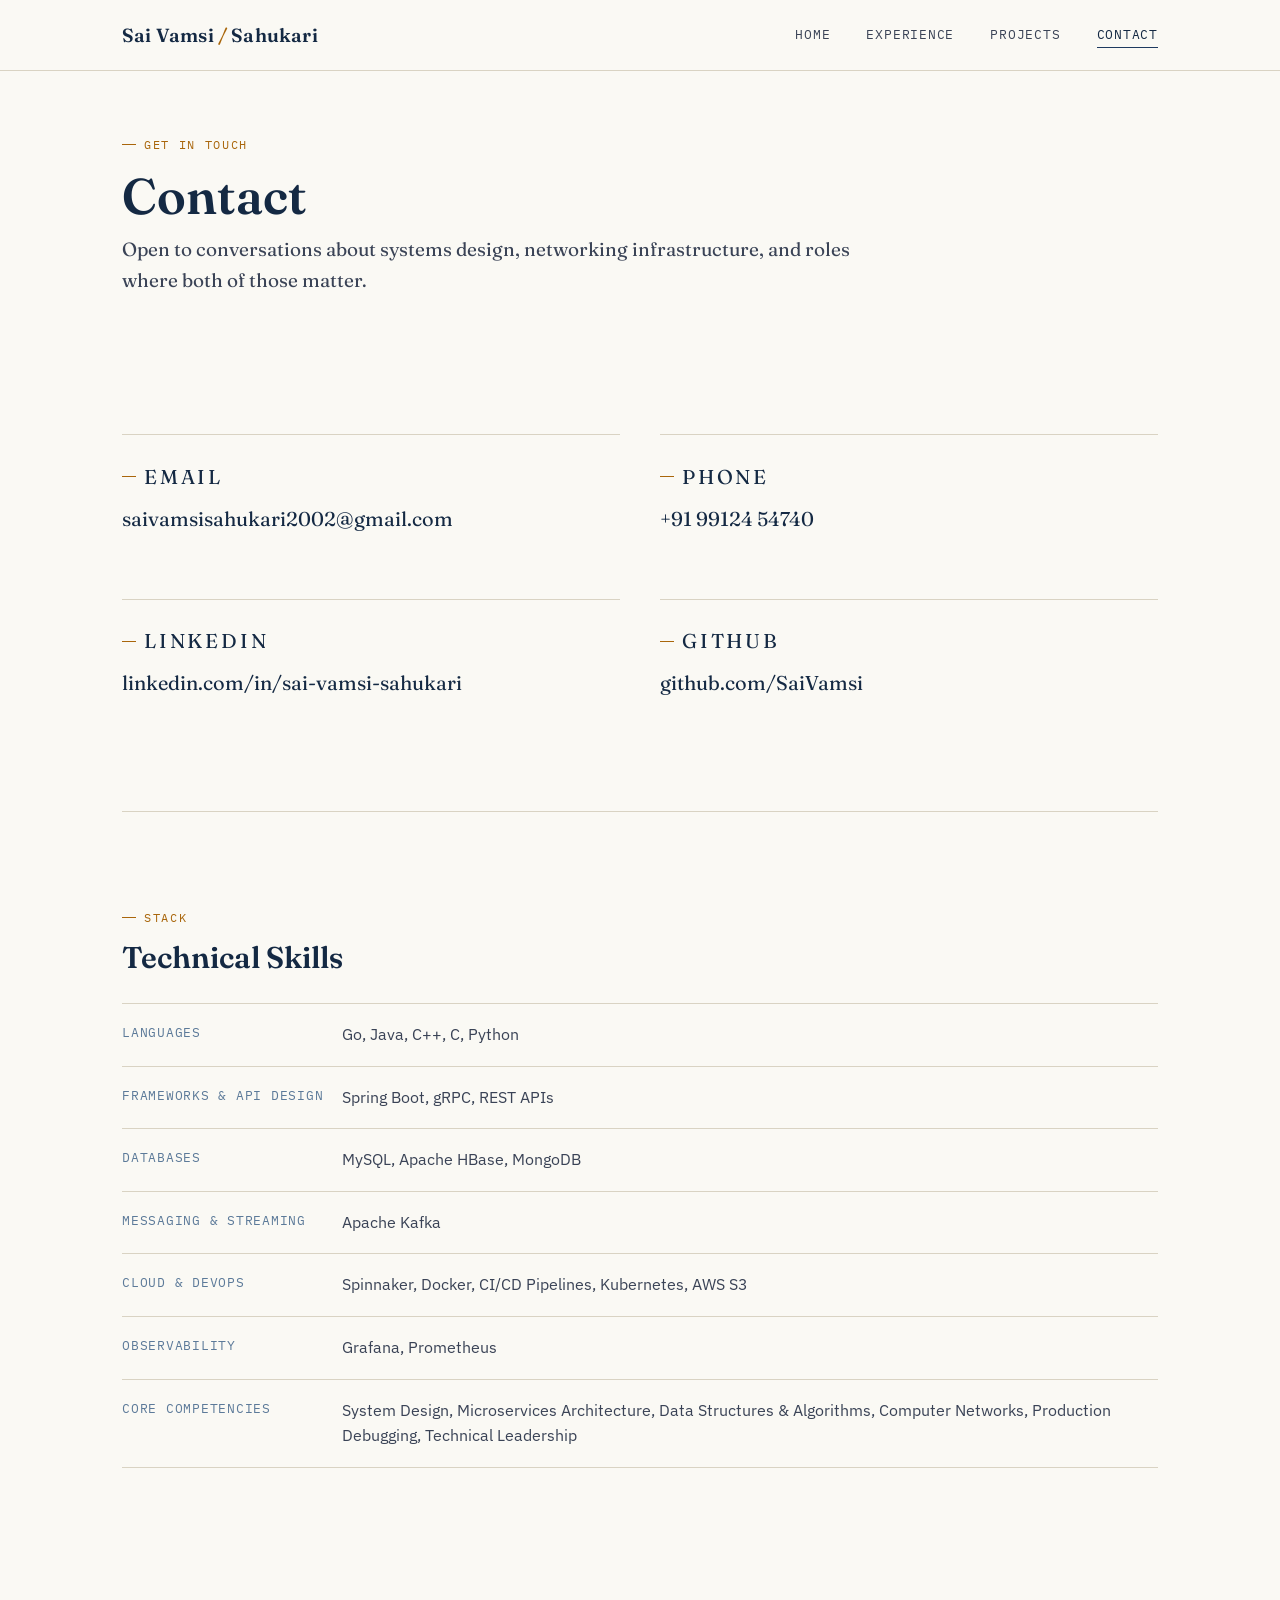
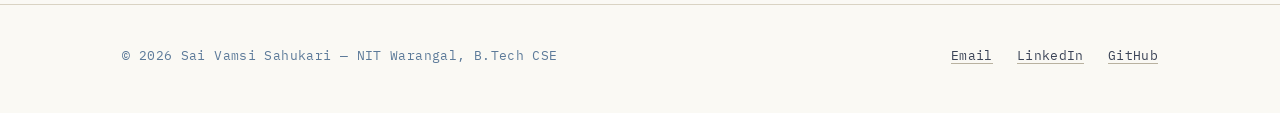
==== contact.html @ 846dd150 "Add files via upload" ====
<!DOCTYPE html>
<html lang="en">
<head>
<meta charset="UTF-8">
<meta name="viewport" content="width=device-width, initial-scale=1.0">
<title>Contact — Sai Vamsi Sahukari</title>
<link rel="preconnect" href="https://fonts.googleapis.com">
<link rel="preconnect" href="https://fonts.gstatic.com" crossorigin>
<link href="https://fonts.googleapis.com/css2?family=Fraunces:opsz,wght@9..144,400;9..144,500;9..144,600;9..144,700&family=IBM+Plex+Sans:wght@400;500;600&family=IBM+Plex+Mono:wght@400;500&display=swap" rel="stylesheet">
<link rel="stylesheet" href="styles.css">
</head>
<body>

<header class="site-header">
  <nav class="nav-inner">
    <a href="index.html" class="brand">Sai Vamsi <span class="brand-mark">/</span> Sahukari</a>
    <button class="nav-toggle" aria-label="Toggle navigation" aria-expanded="false">
      <span></span><span></span><span></span>
    </button>
    <ul class="nav-links">
      <li><a href="index.html">Home</a></li>
      <li><a href="experience.html">Experience</a></li>
      <li><a href="projects.html">Projects</a></li>
      <li><a href="contact.html" class="active">Contact</a></li>
    </ul>
  </nav>
</header>

<main class="wrap">

  <section class="section tight" style="padding-top:56px;">
    <span class="field-label">Get in touch</span>
    <h1 class="page-title" style="margin-top:14px;">Contact</h1>
    <p class="lede">Open to conversations about systems design, networking infrastructure, and roles where both of those matter.</p>
  </section>

  <section class="section tight">
    <div class="contact-grid">
      <div class="contact-item">
        <span class="field-label">Email</span><br>
        <a href="mailto:saivamsisahukari2002@gmail.com">saivamsisahukari2002@gmail.com</a>
      </div>
      <div class="contact-item">
        <span class="field-label">Phone</span><br>
        <span>+91 99124 54740</span>
      </div>
      <div class="contact-item">
        <span class="field-label">LinkedIn</span><br>
        <a href="https://www.linkedin.com/in/sahukari-sai-vamsi-6238251aa" target="_blank" rel="noopener">linkedin.com/in/sai-vamsi-sahukari</a>
      </div>
      <div class="contact-item">
        <span class="field-label">GitHub</span><br>
        <a href="https://github.com/Vamsi-1006" target="_blank" rel="noopener">github.com/SaiVamsi</a>
      </div>
    </div>
  </section>

  <hr class="hairline">

  <section class="section tight">
    <span class="field-label">Stack</span>
    <h2 class="section-title" style="margin-top:14px; margin-bottom:28px;">Technical Skills</h2>

    <div class="skill-table">
      <div class="skill-row">
        <div class="k">Languages</div>
        <div class="v">Go, Java, C++, C, Python</div>
      </div>
      <div class="skill-row">
        <div class="k">Frameworks &amp; API Design</div>
        <div class="v">Spring Boot, gRPC, REST APIs</div>
      </div>
      <div class="skill-row">
        <div class="k">Databases</div>
        <div class="v">MySQL, Apache HBase, MongoDB</div>
      </div>
      <div class="skill-row">
        <div class="k">Messaging &amp; Streaming</div>
        <div class="v">Apache Kafka</div>
      </div>
      <div class="skill-row">
        <div class="k">Cloud &amp; DevOps</div>
        <div class="v">Spinnaker, Docker, CI/CD Pipelines, Kubernetes, AWS S3</div>
      </div>
      <div class="skill-row">
        <div class="k">Observability</div>
        <div class="v">Grafana, Prometheus</div>
      </div>
      <div class="skill-row">
        <div class="k">Core Competencies</div>
        <div class="v">System Design, Microservices Architecture, Data Structures &amp; Algorithms, Computer Networks, Production Debugging, Technical Leadership</div>
      </div>
    </div>
  </section>

</main>

<footer class="site-footer">
  <div class="wrap footer-inner">
    <span>© 2026 Sai Vamsi Sahukari — NIT Warangal, B.Tech CSE</span>
    <ul class="footer-links">
      <li><a href="mailto:saivamsisahukari2002@gmail.com">Email</a></li>
      <li><a href="https://linkedin.com/in/sai-vamsi-sahukari" target="_blank" rel="noopener">LinkedIn</a></li>
      <li><a href="https://github.com/SaiVamsi" target="_blank" rel="noopener">GitHub</a></li>
    </ul>
  </div>
</footer>

<script src="nav.js"></script>
</body>
</html>
---- styles.css ----
/* ============================================================
   SAI VAMSI SAHUKARI — PORTFOLIO
   Design language: engineering datasheet meets classic professional.
   Paper ground, navy ink, amber signal accent, hairline structure.
   ============================================================ */

:root {
  --paper: #FAF9F4;
  --paper-alt: #F1EEE4;
  --ink: #1A2333;
  --ink-soft: #3A4356;
  --navy: #1E3A5F;
  --navy-deep: #142943;
  --steel: #5C7A99;
  --amber: #A9660B;
  --amber-soft: #C98A2C;
  --rule: #D9D3C3;
  --rule-strong: #B9B2A0;

  --serif: "Fraunces", Georgia, "Times New Roman", serif;
  --sans: "IBM Plex Sans", "Segoe UI", Arial, sans-serif;
  --mono: "IBM Plex Mono", "SFMono-Regular", Consolas, monospace;

  --max-w: 1100px;
}

* { box-sizing: border-box; }

html {
  scroll-behavior: smooth;
}

@media (prefers-reduced-motion: reduce) {
  html { scroll-behavior: auto; }
  * { animation-duration: 0.001ms !important; animation-iteration-count: 1 !important; transition-duration: 0.001ms !important; }
}

body {
  margin: 0;
  background: var(--paper);
  color: var(--ink);
  font-family: var(--sans);
  font-size: 16px;
  line-height: 1.6;
  -webkit-font-smoothing: antialiased;
}

a {
  color: inherit;
}

img { max-width: 100%; display: block; }

.wrap {
  max-width: var(--max-w);
  margin: 0 auto;
  padding: 0 32px;
}

/* ---------- Field labels (spec-sheet eyebrows) ---------- */
.field-label {
  font-family: var(--mono);
  font-size: 12px;
  letter-spacing: 0.14em;
  text-transform: uppercase;
  color: var(--amber);
  display: inline-flex;
  align-items: center;
  gap: 8px;
}
.field-label::before {
  content: "";
  width: 14px;
  height: 1px;
  background: var(--amber);
  display: inline-block;
}

/* ---------- Header / Nav ---------- */
.site-header {
  border-bottom: 1px solid var(--rule);
  background: var(--paper);
  position: sticky;
  top: 0;
  z-index: 50;
}

.nav-inner {
  max-width: var(--max-w);
  margin: 0 auto;
  padding: 20px 32px;
  display: flex;
  align-items: center;
  justify-content: space-between;
}

.brand {
  font-family: var(--serif);
  font-weight: 600;
  font-size: 19px;
  color: var(--navy-deep);
  text-decoration: none;
  letter-spacing: 0.01em;
}
.brand .brand-mark {
  color: var(--amber);
}

.nav-links {
  display: flex;
  gap: 36px;
  list-style: none;
  margin: 0;
  padding: 0;
  font-family: var(--mono);
  font-size: 13px;
  letter-spacing: 0.06em;
  text-transform: uppercase;
}

.nav-links a {
  text-decoration: none;
  color: var(--ink-soft);
  padding-bottom: 4px;
  border-bottom: 1px solid transparent;
  transition: color 0.15s ease, border-color 0.15s ease;
}
.nav-links a:hover,
.nav-links a:focus-visible {
  color: var(--navy-deep);
  border-bottom-color: var(--amber);
}
.nav-links a.active {
  color: var(--navy-deep);
  border-bottom-color: var(--navy);
}

.nav-toggle {
  display: none;
  background: none;
  border: 1px solid var(--rule-strong);
  border-radius: 3px;
  width: 38px;
  height: 34px;
  cursor: pointer;
  flex-direction: column;
  align-items: center;
  justify-content: center;
  gap: 4px;
}
.nav-toggle span {
  width: 18px;
  height: 1.5px;
  background: var(--ink);
  display: block;
}

/* ---------- Footer ---------- */
.site-footer {
  border-top: 1px solid var(--rule);
  margin-top: 96px;
  padding: 40px 0 48px;
}
.footer-inner {
  display: flex;
  flex-wrap: wrap;
  gap: 20px;
  justify-content: space-between;
  align-items: center;
  font-family: var(--mono);
  font-size: 12.5px;
  color: var(--steel);
  letter-spacing: 0.03em;
}
.footer-links {
  display: flex;
  gap: 24px;
  list-style: none;
  padding: 0;
  margin: 0;
}
.footer-links a {
  text-decoration: none;
  color: var(--ink-soft);
  border-bottom: 1px solid var(--rule-strong);
}
.footer-links a:hover { color: var(--navy); border-color: var(--navy); }

/* ---------- Typography ---------- */
h1, h2, h3 {
  font-family: var(--serif);
  color: var(--navy-deep);
  margin: 0;
  line-height: 1.12;
  font-weight: 600;
}

.page-title {
  font-size: clamp(34px, 5vw, 50px);
  margin-bottom: 10px;
}

.section-title {
  font-size: clamp(24px, 3vw, 30px);
  margin-bottom: 4px;
}

.lede {
  font-family: var(--serif);
  font-size: 19px;
  color: var(--ink-soft);
  font-weight: 400;
  max-width: 62ch;
}

p { margin: 0 0 1em; }

.hairline {
  border: none;
  border-top: 1px solid var(--rule);
  margin: 48px 0;
}

/* ---------- Buttons ---------- */
.btn {
  display: inline-flex;
  align-items: center;
  gap: 10px;
  font-family: var(--mono);
  font-size: 13px;
  letter-spacing: 0.05em;
  text-transform: uppercase;
  text-decoration: none;
  padding: 12px 20px;
  border: 1px solid var(--navy-deep);
  color: var(--navy-deep);
  border-radius: 2px;
  background: transparent;
  transition: background 0.15s ease, color 0.15s ease;
}
.btn:hover, .btn:focus-visible {
  background: var(--navy-deep);
  color: var(--paper);
}
.btn.primary {
  background: var(--navy-deep);
  color: var(--paper);
}
.btn.primary:hover {
  background: var(--amber);
  border-color: var(--amber);
  color: var(--paper);
}

/* ---------- Hero ---------- */
.hero {
  padding: 72px 0 56px;
  position: relative;
}
.hero-grid {
  display: grid;
  grid-template-columns: 1.15fr 0.85fr;
  gap: 40px;
  align-items: center;
}
.hero-actions {
  display: flex;
  gap: 14px;
  margin-top: 28px;
  flex-wrap: wrap;
}
.hero-meta {
  margin-top: 32px;
  font-family: var(--mono);
  font-size: 13px;
  color: var(--steel);
  display: flex;
  gap: 22px;
  flex-wrap: wrap;
}
.hero-meta a { text-decoration: none; color: var(--steel); border-bottom: 1px solid transparent; }
.hero-meta a:hover { color: var(--navy); border-color: var(--navy); }

.diagram-frame {
  border: 1px solid var(--rule-strong);
  background: var(--paper-alt);
  border-radius: 3px;
  padding: 18px;
  position: relative;
}
.diagram-frame .cap {
  font-family: var(--mono);
  font-size: 10.5px;
  letter-spacing: 0.08em;
  text-transform: uppercase;
  color: var(--steel);
  display: flex;
  justify-content: space-between;
  margin-bottom: 10px;
}

/* ---------- Stat strip ---------- */
.stat-strip {
  display: grid;
  grid-template-columns: repeat(4, 1fr);
  border-top: 1px solid var(--rule);
  border-bottom: 1px solid var(--rule);
  margin: 56px 0;
}
.stat {
  padding: 22px 20px;
  border-left: 1px solid var(--rule);
}
.stat:first-child { border-left: none; }
.stat .num {
  font-family: var(--serif);
  font-size: 30px;
  color: var(--navy-deep);
  font-weight: 600;
}
.stat .label {
  font-family: var(--mono);
  font-size: 11.5px;
  color: var(--steel);
  text-transform: uppercase;
  letter-spacing: 0.05em;
  margin-top: 4px;
}

/* ---------- Cards / sections ---------- */
.section {
  padding: 64px 0;
}
.section.tight { padding: 40px 0; }

.two-col {
  display: grid;
  grid-template-columns: 200px 1fr;
  gap: 40px;
}

.card {
  border: 1px solid var(--rule);
  border-radius: 3px;
  padding: 28px 30px;
  background: var(--paper);
}

.tag-row {
  display: flex;
  flex-wrap: wrap;
  gap: 8px;
  margin-top: 14px;
}
.tag {
  font-family: var(--mono);
  font-size: 12px;
  letter-spacing: 0.02em;
  color: var(--navy-deep);
  background: var(--paper-alt);
  border: 1px solid var(--rule-strong);
  padding: 4px 10px;
  border-radius: 2px;
}

/* ---------- Timeline (Experience) ---------- */
.entry {
  display: grid;
  grid-template-columns: 150px 1fr;
  gap: 32px;
  padding: 36px 0;
  border-top: 1px solid var(--rule);
}
.entry:first-child { border-top: none; }
.entry .when {
  font-family: var(--mono);
  font-size: 12.5px;
  color: var(--steel);
  letter-spacing: 0.03em;
  padding-top: 4px;
}
.entry h3 { font-size: 22px; }
.entry .role-sub {
  font-family: var(--mono);
  font-size: 12.5px;
  color: var(--amber);
  text-transform: uppercase;
  letter-spacing: 0.06em;
  margin: 6px 0 16px;
}
.entry ul {
  margin: 0;
  padding-left: 20px;
}
.entry li {
  margin-bottom: 10px;
  color: var(--ink-soft);
}
.entry li::marker {
  color: var(--amber);
}

/* subgroup within an entry (e.g. two initiatives at one company) */
.subentry {
  margin-top: 28px;
  padding-top: 24px;
  border-top: 1px dashed var(--rule);
}
.subentry:first-of-type { margin-top: 8px; }

/* ---------- Projects grid ---------- */
.project-grid {
  display: grid;
  grid-template-columns: 1fr 1fr;
  gap: 24px;
}
.project-card {
  border: 1px solid var(--rule);
  border-radius: 3px;
  padding: 30px;
  display: flex;
  flex-direction: column;
  gap: 14px;
}
.project-card .field-label { margin-bottom: 4px; }
.project-card h3 { font-size: 21px; }
.project-card ul { margin: 0; padding-left: 18px; color: var(--ink-soft); }
.project-card li { margin-bottom: 8px; }
.project-card li::marker { color: var(--amber); }
.project-card .links {
  margin-top: auto;
  padding-top: 10px;
}
.project-card .links a {
  font-family: var(--mono);
  font-size: 12.5px;
  text-decoration: none;
  color: var(--navy);
  border-bottom: 1px solid var(--rule-strong);
}
.project-card .links a:hover { border-color: var(--navy); }

/* ---------- Skills page ---------- */
.skill-table {
  display: grid;
  grid-template-columns: 220px 1fr;
  border-top: 1px solid var(--rule);
}
.skill-row {
  display: contents;
}
.skill-row .k {
  font-family: var(--mono);
  font-size: 12.5px;
  text-transform: uppercase;
  letter-spacing: 0.06em;
  color: var(--steel);
  padding: 18px 0;
  border-bottom: 1px solid var(--rule);
}
.skill-row .v {
  padding: 18px 0;
  border-bottom: 1px solid var(--rule);
  color: var(--ink-soft);
}

/* ---------- Contact page ---------- */
.contact-grid {
  display: grid;
  grid-template-columns: 1fr 1fr;
  gap: 40px;
  margin-top: 40px;
}
.contact-item {
  padding: 24px 0;
  border-top: 1px solid var(--rule);
}
.contact-item .field-label { margin-bottom: 10px; }
.contact-item a, .contact-item span {
  font-family: var(--serif);
  font-size: 20px;
  color: var(--navy-deep);
  text-decoration: none;
}
.contact-item a:hover { color: var(--amber); }

/* ---------- Responsive ---------- */
@media (max-width: 860px) {
  .hero-grid { grid-template-columns: 1fr; }
  .stat-strip { grid-template-columns: repeat(2, 1fr); }
  .stat:nth-child(3) { border-left: none; }
  .stat:nth-child(2n) { border-left: 1px solid var(--rule); }
  .two-col { grid-template-columns: 1fr; }
  .project-grid { grid-template-columns: 1fr; }
  .contact-grid { grid-template-columns: 1fr; }
  .entry { grid-template-columns: 1fr; gap: 8px; }
  .skill-table { grid-template-columns: 1fr; }
  .skill-row .k { padding-bottom: 4px; border-bottom: none; }
  .skill-row .v { padding-top: 0; }
}

@media (max-width: 700px) {
  .nav-links {
    position: absolute;
    top: 100%;
    left: 0;
    right: 0;
    background: var(--paper);
    flex-direction: column;
    gap: 0;
    border-bottom: 1px solid var(--rule);
    display: none;
  }
  .nav-links.open { display: flex; }
  .nav-links li { border-top: 1px solid var(--rule); }
  .nav-links a { display: block; padding: 16px 32px; border-bottom: none !important; }
  .nav-toggle { display: flex; }
}

/* ---------- Focus visibility ---------- */
a:focus-visible, button:focus-visible {
  outline: 2px solid var(--amber);
  outline-offset: 2px;
}
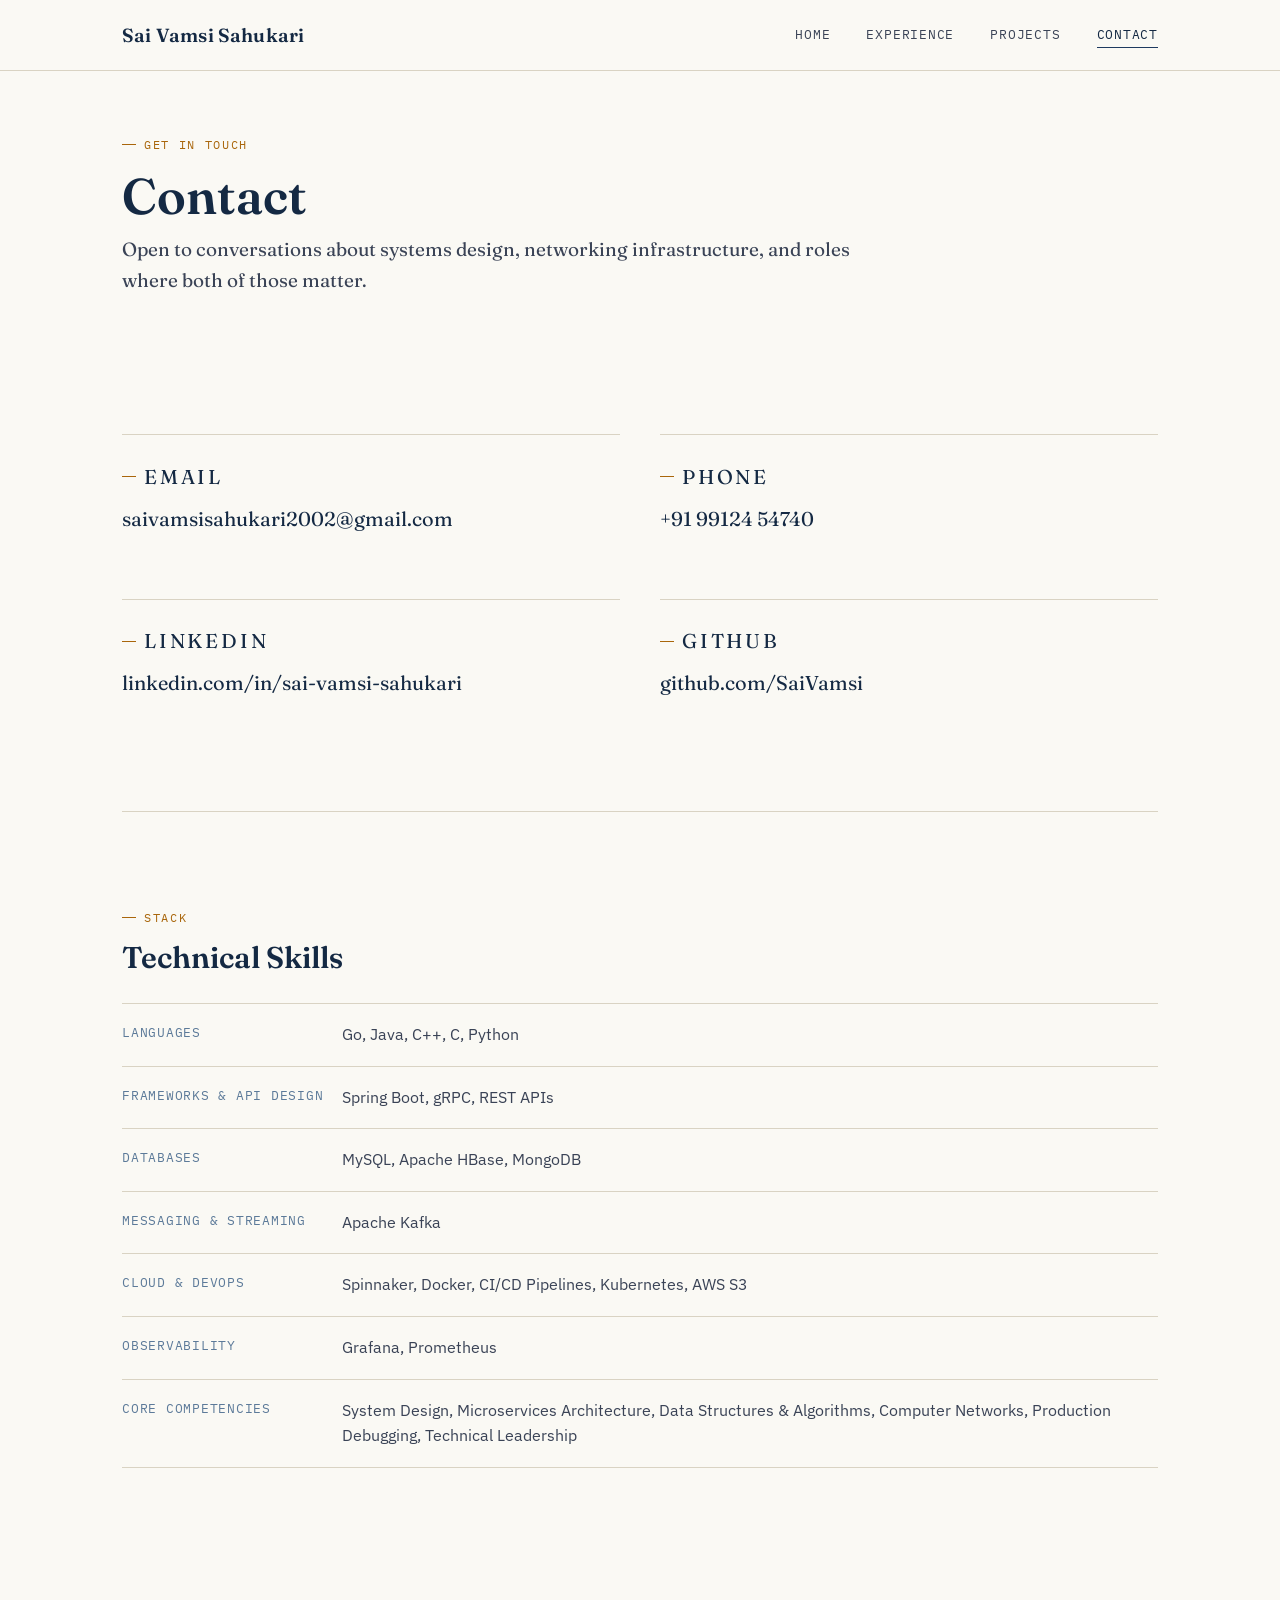
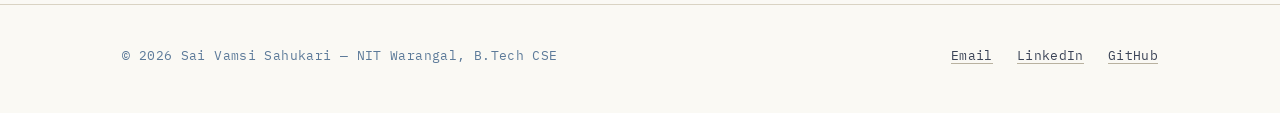
==== commit 97b0559a: "Update contact.html" ====
--- a/contact.html
+++ b/contact.html
@@ -13,7 +13,7 @@
 
 <header class="site-header">
   <nav class="nav-inner">
-    <a href="index.html" class="brand">Sai Vamsi <span class="brand-mark">/</span> Sahukari</a>
+    <a href="index.html" class="brand">Sai Vamsi <span class="brand-mark"></span> Sahukari</a>
     <button class="nav-toggle" aria-label="Toggle navigation" aria-expanded="false">
       <span></span><span></span><span></span>
     </button>
